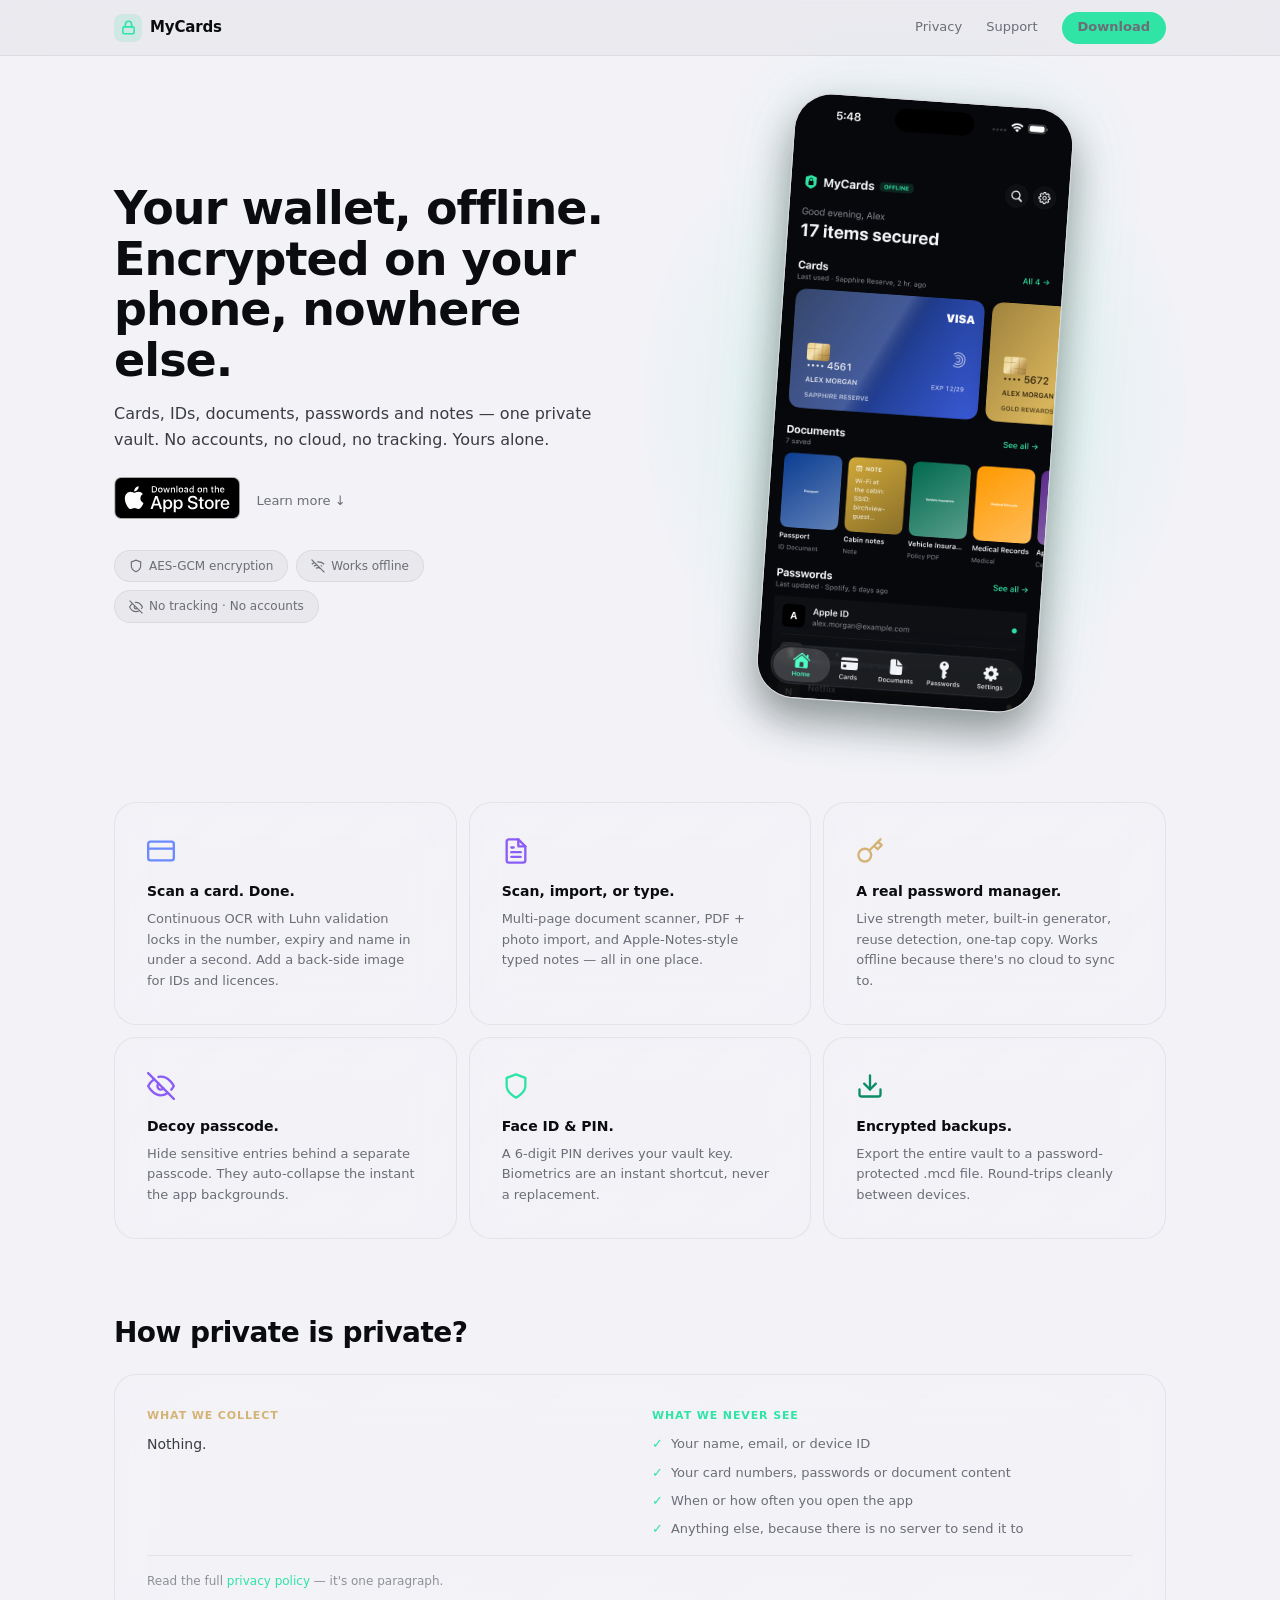
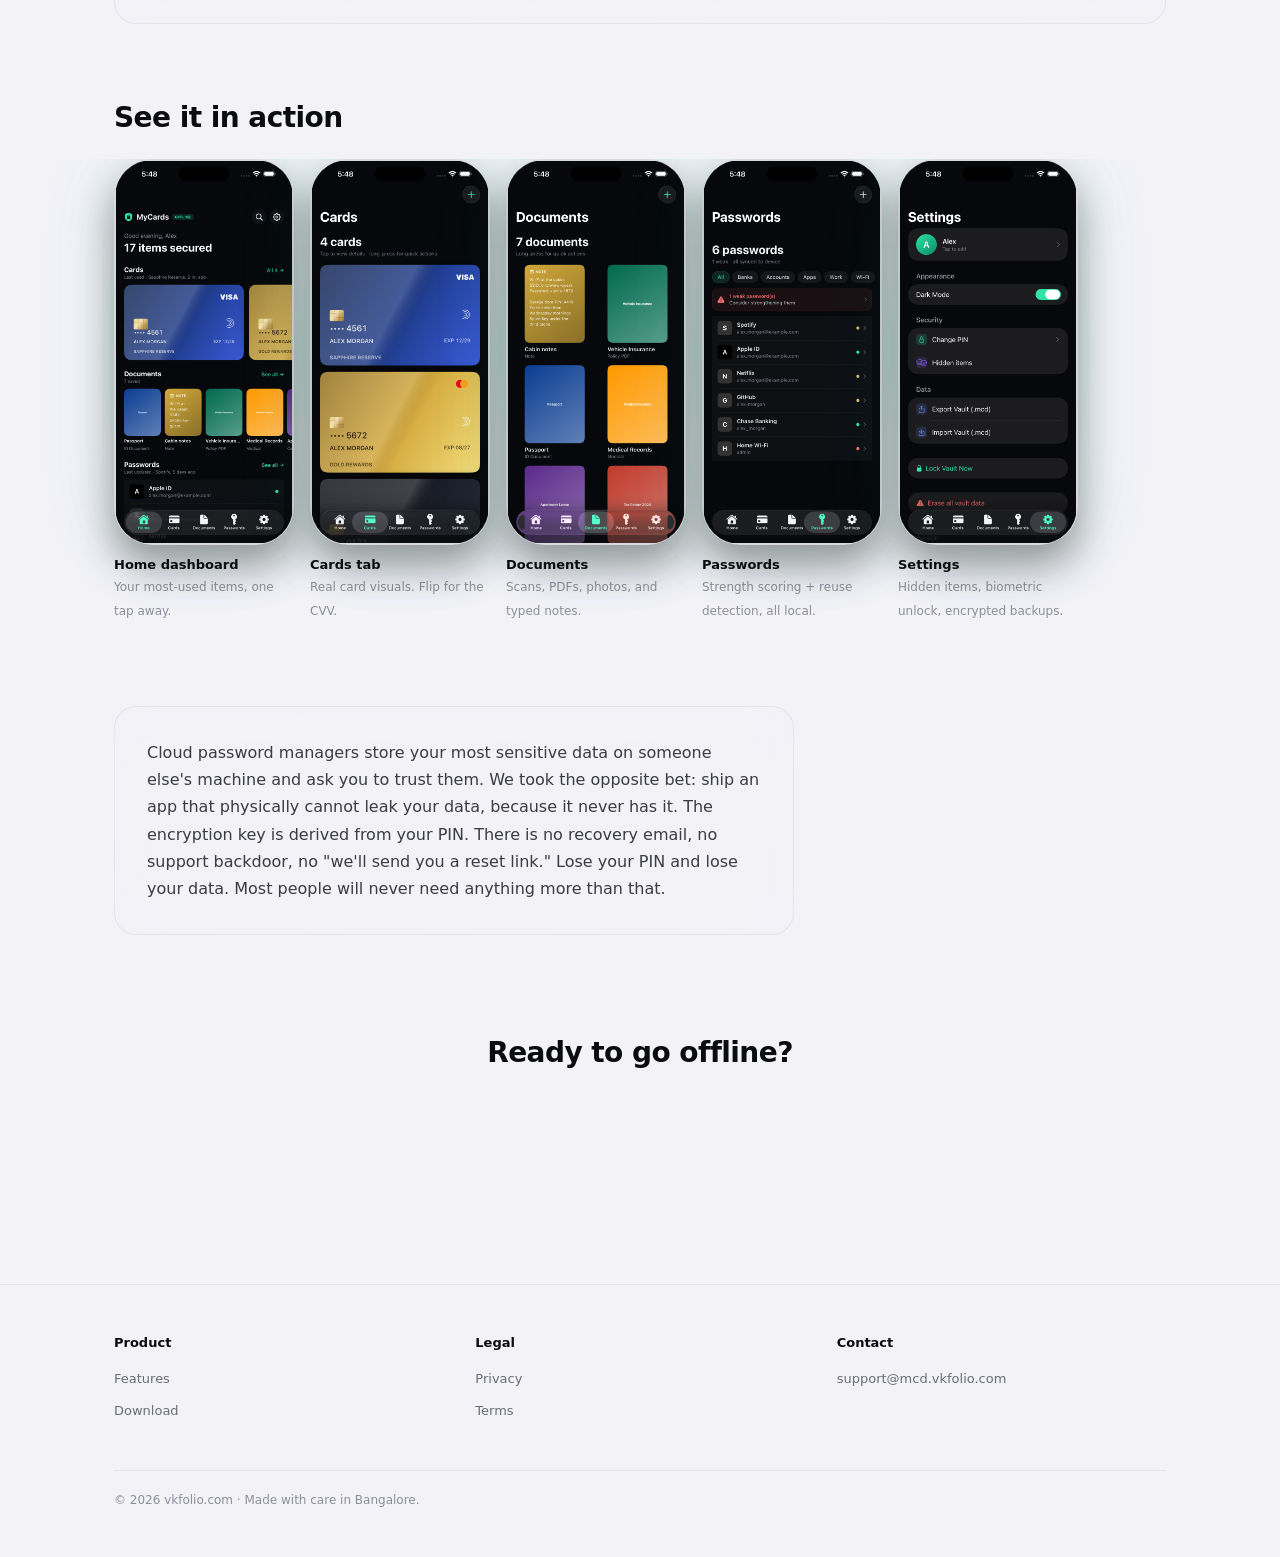
==== index.html @ 216500b8 "init" ====
<!DOCTYPE html>
<html lang="en">
<head>
  <meta charset="UTF-8">
  <meta name="viewport" content="width=device-width, initial-scale=1.0">
  <title>MyCardsandDocs — Your wallet, offline.</title>
  <meta name="description" content="Cards, IDs, documents, passwords and notes — one private vault. No accounts, no cloud, no tracking. Encrypted on your phone, nowhere else.">
  <link rel="icon" href="img/apple-touch-icon.png">
  <link rel="apple-touch-icon" href="img/apple-touch-icon.png">
  <link rel="stylesheet" href="style.css">
</head>
<body>

  <!-- Navbar -->
  <nav class="navbar scrolled">
    <div class="container">
      <a href="/" class="nav-logo">
        <span class="icon"><svg viewBox="0 0 24 24" fill="none" stroke="currentColor" stroke-width="2.5" stroke-linecap="round" stroke-linejoin="round"><rect x="3" y="11" width="18" height="11" rx="2" ry="2"></rect><path d="M7 11V7a5 5 0 0 1 10 0v4"></path></svg></span>
        MyCards
      </a>
      <div class="nav-links">
        <a href="/privacy">Privacy</a>
        <a href="/support">Support</a>
        <a href="https://apps.apple.com/us/app/mycardsanddocs/id6746961420" target="_blank" rel="noopener noreferrer" class="nav-cta">Download</a>
      </div>
      <button class="hamburger" onclick="document.querySelector('.nav-overlay').classList.toggle('open')" aria-label="Menu">
        <svg viewBox="0 0 24 24" fill="none" stroke="currentColor" stroke-width="2"><path d="M3 12h18M3 6h18M3 18h18"></path></svg>
      </button>
    </div>
  </nav>

  <!-- Mobile Nav Overlay -->
  <div class="nav-overlay">
    <button class="close" onclick="document.querySelector('.nav-overlay').classList.remove('open')" aria-label="Close">
      <svg viewBox="0 0 24 24" fill="none" stroke="currentColor" stroke-width="2"><path d="M18 6L6 18M6 6l12 12"></path></svg>
    </button>
    <a href="/" onclick="document.querySelector('.nav-overlay').classList.remove('open')">Home</a>
    <a href="/privacy" onclick="document.querySelector('.nav-overlay').classList.remove('open')">Privacy</a>
    <a href="/support" onclick="document.querySelector('.nav-overlay').classList.remove('open')">Support</a>
    <a href="/terms" onclick="document.querySelector('.nav-overlay').classList.remove('open')">Terms</a>
    <a href="https://apps.apple.com/us/app/mycardsanddocs/id6746961420" target="_blank" rel="noopener noreferrer" class="nav-cta">Download on the App Store</a>
  </div>

  <!-- Hero -->
  <section class="hero">
    <div class="container hero-grid">
      <div class="hero-text">
        <h1 class="reveal">Your wallet, offline. Encrypted on your phone, nowhere else.</h1>
        <p class="reveal">Cards, IDs, documents, passwords and notes — one private vault. No accounts, no cloud, no tracking. Yours alone.</p>
        <div class="hero-actions reveal">
          <!-- App Store Badge -->
          <a href="https://apps.apple.com/us/app/mycardsanddocs/id6746961420" target="_blank" rel="noopener noreferrer">
            <svg xmlns="http://www.w3.org/2000/svg" width="156.5" height="52" viewBox="0 0 119.66407 40" style="height:42px;width:auto">
              <g>
                <g>
                  <g>
                    <path d="M110.13477,0H9.53468c-.3667,0-.729,0-1.09473.002-.30615.002-.60986.00781-.91895.0127A13.21476,13.21476,0,0,0,5.5171.19141a6.66509,6.66509,0,0,0-1.90088.627A6.43779,6.43779,0,0,0,1.99757,1.99707,6.25844,6.25844,0,0,0,.81935,3.61816a6.60119,6.60119,0,0,0-.625,1.90332,12.993,12.993,0,0,0-.1792,2.002C.00587,7.83008.00489,8.1377,0,8.44434V31.5586c.00489.3105.00587.6113.01515.9219a12.99232,12.99232,0,0,0,.1792,2.0019,6.58756,6.58756,0,0,0,.625,1.9043A6.20778,6.20778,0,0,0,1.99757,38.001a6.27445,6.27445,0,0,0,1.61865,1.1787,6.70082,6.70082,0,0,0,1.90088.6308,13.45514,13.45514,0,0,0,2.0039.1768c.30909.0068.6128.0107.91895.0107C8.80567,40,9.168,40,9.53468,40H110.13477c.3594,0,.7246,0,1.084-.002.3047,0,.6172-.0039.9219-.0107a13.279,13.279,0,0,0,2-.1768,6.80432,6.80432,0,0,0,1.9082-.6308,6.27742,6.27742,0,0,0,1.6172-1.1787,6.39482,6.39482,0,0,0,1.1816-1.6143,6.60413,6.60413,0,0,0,.6191-1.9043,13.50643,13.50643,0,0,0,.1856-2.0019c.0039-.3106.0039-.6114.0039-.9219.0078-.3633.0078-.7246.0078-1.0938V9.53613c0-.36621,0-.72949-.0078-1.09179,0-.30664,0-.61426-.0039-.9209a13.5071,13.5071,0,0,0-.1856-2.002,6.6177,6.6177,0,0,0-.6191-1.90332,6.46619,6.46619,0,0,0-2.7988-2.7998,6.76754,6.76754,0,0,0-1.9082-.627,13.04394,13.04394,0,0,0-2-.17676c-.3047-.00488-.6172-.01074-.9219-.01269-.3594-.002-.7246-.002-1.084-.002Z" style="fill: #a6a6a6"/>
                    <path d="M8.44483,39.125c-.30468,0-.602-.0039-.90429-.0107a12.68714,12.68714,0,0,1-1.86914-.1631,5.88381,5.88381,0,0,1-1.65674-.5479,5.40573,5.40573,0,0,1-1.397-1.0166,5.32082,5.32082,0,0,1-1.02051-1.3965,5.72186,5.72186,0,0,1-.543-1.6572,12.41351,12.41351,0,0,1-.1665-1.875c-.00634-.2109-.01464-.9131-.01464-.9131V8.44434S.88185,7.75293.8877,7.5498a12.37039,12.37039,0,0,1,.16553-1.87207,5.7555,5.7555,0,0,1,.54346-1.6621A5.37349,5.37349,0,0,1,2.61183,2.61768,5.56543,5.56543,0,0,1,4.01417,1.59521a5.82309,5.82309,0,0,1,1.65332-.54394A12.58589,12.58589,0,0,1,7.543.88721L8.44532.875H111.21387l.9131.0127a12.38493,12.38493,0,0,1,1.8584.16259,5.93833,5.93833,0,0,1,1.6709.54785,5.59374,5.59374,0,0,1,2.415,2.41993,5.76267,5.76267,0,0,1,.5352,1.64892,12.995,12.995,0,0,1,.1738,1.88721c.0029.2832.0029.5874.0029.89014.0079.375.0079.73193.0079,1.09179V30.4648c0,.3633,0,.7178-.0079,1.0752,0,.3252,0,.6231-.0039.9297a12.73126,12.73126,0,0,1-.1709,1.8535,5.739,5.739,0,0,1-.54,1.67,5.48029,5.48029,0,0,1-1.0156,1.3857,5.4129,5.4129,0,0,1-1.3994,1.0225,5.86168,5.86168,0,0,1-1.668.5498,12.54218,12.54218,0,0,1-1.8692.1631c-.2929.0068-.5996.0107-.8974.0107l-1.084.002Z"/>
                  </g>
                  <g>
                    <g>
                      <g>
                        <path d="M24.76888,20.30068a4.94881,4.94881,0,0,1,2.35656-4.15206,5.06566,5.06566,0,0,0-3.99116-2.15768c-1.67924-.17626-3.30719,1.00483-4.1629,1.00483-.87227,0-2.18977-.98733-3.6085-.95814a5.31529,5.31529,0,0,0-4.47292,2.72787c-1.934,3.34842-.49141,8.26947,1.3612,10.97608.9269,1.32535,2.01018,2.8058,3.42763,2.7533,1.38706-.05753,1.9051-.88448,3.5794-.88448,1.65876,0,2.14479.88448,3.591.8511,1.48838-.02416,2.42613-1.33124,3.32051-2.66914a10.962,10.962,0,0,0,1.51842-3.09251A4.78205,4.78205,0,0,1,24.76888,20.30068Z" style="fill: #fff"/>
                        <path d="M22.03725,12.21089a4.87248,4.87248,0,0,0,1.11452-3.49062,4.95746,4.95746,0,0,0-3.20758,1.65961,4.63634,4.63634,0,0,0-1.14371,3.36139A4.09905,4.09905,0,0,0,22.03725,12.21089Z" style="fill: #fff"/>
                      </g>
                    </g>
                    <g>
                      <path d="M42.30227,27.13965h-4.7334l-1.13672,3.35645H34.42727l4.4834-12.418h2.083l4.4834,12.418H43.438ZM38.0591,25.59082h3.752l-1.84961-5.44727h-.05176Z" style="fill: #fff"/>
                      <path d="M55.15969,25.96973c0,2.81348-1.50586,4.62109-3.77832,4.62109a3.0693,3.0693,0,0,1-2.84863-1.584h-.043v4.48438h-1.8584V21.44238H48.4302v1.50586h.03418a3.21162,3.21162,0,0,1,2.88281-1.60059C53.645,21.34766,55.15969,23.16406,55.15969,25.96973Zm-1.91016,0c0-1.833-.94727-3.03809-2.39258-3.03809-1.41992,0-2.375,1.23047-2.375,3.03809,0,1.82422.95508,3.0459,2.375,3.0459C52.30227,29.01563,53.24953,27.81934,53.24953,25.96973Z" style="fill: #fff"/>
                      <path d="M65.12453,25.96973c0,2.81348-1.50586,4.62109-3.77832,4.62109a3.0693,3.0693,0,0,1-2.84863-1.584h-.043v4.48438h-1.8584V21.44238H58.395v1.50586h.03418A3.21162,3.21162,0,0,1,61.312,21.34766C63.60988,21.34766,65.12453,23.16406,65.12453,25.96973Zm-1.91016,0c0-1.833-.94727-3.03809-2.39258-3.03809-1.41992,0-2.375,1.23047-2.375,3.03809,0,1.82422.95508,3.0459,2.375,3.0459C62.26711,29.01563,63.21438,27.81934,63.21438,25.96973Z" style="fill: #fff"/>
                      <path d="M71.71047,27.03613c.1377,1.23145,1.334,2.04,2.96875,2.04,1.56641,0,2.69336-.80859,2.69336-1.91895,0-.96387-.67969-1.541-2.28906-1.93652l-1.60937-.3877c-2.28027-.55078-3.33887-1.61719-3.33887-3.34766,0-2.14258,1.86719-3.61426,4.51855-3.61426,2.624,0,4.42285,1.47168,4.4834,3.61426h-1.876c-.1123-1.23926-1.13672-1.9873-2.63379-1.9873s-2.52148.75684-2.52148,1.8584c0,.87793.6543,1.39453,2.25488,1.79l1.36816.33594c2.54785.60254,3.60645,1.626,3.60645,3.44238,0,2.32324-1.85059,3.77832-4.79395,3.77832-2.75391,0-4.61328-1.4209-4.7334-3.667Z" style="fill: #fff"/>
                      <path d="M83.34621,19.2998v2.14258h1.72168v1.47168H83.34621v4.99121c0,.77539.34473,1.13672,1.10156,1.13672a5.80752,5.80752,0,0,0,.61133-.043v1.46289a5.10351,5.10351,0,0,1-1.03223.08594c-1.833,0-2.54785-.68848-2.54785-2.44434V22.91406H80.16262V21.44238H81.479V19.2998Z" style="fill: #fff"/>
                      <path d="M86.065,25.96973c0-2.84863,1.67773-4.63867,4.29395-4.63867,2.625,0,4.29492,1.79,4.29492,4.63867,0,2.85645-1.66113,4.63867-4.29492,4.63867C87.72609,30.6084,86.065,28.82617,86.065,25.96973Zm6.69531,0c0-1.9541-.89551-3.10742-2.40137-3.10742s-2.40039,1.16211-2.40039,3.10742c0,1.96191.89453,3.10645,2.40039,3.10645S92.76027,27.93164,92.76027,25.96973Z" style="fill: #fff"/>
                      <path d="M96.18606,21.44238h1.77246v1.541h.043a2.1594,2.1594,0,0,1,2.17773-1.63574,2.86616,2.86616,0,0,1,.63672.06934v1.73828a2.59794,2.59794,0,0,0-.835-.1123,1.87264,1.87264,0,0,0-1.93652,2.083v5.37012h-1.8584Z" style="fill: #fff"/>
                      <path d="M109.3843,27.83691c-.25,1.64355-1.85059,2.77148-3.89844,2.77148-2.63379,0-4.26855-1.76465-4.26855-4.5957,0-2.83984,1.64355-4.68164,4.19043-4.68164,2.50488,0,4.08008,1.7207,4.08008,4.46582v.63672h-6.39453v.1123a2.358,2.358,0,0,0,2.43555,2.56445,2.04834,2.04834,0,0,0,2.09082-1.27344Zm-6.28223-2.70215h4.52637a2.1773,2.1773,0,0,0-2.2207-2.29785A2.292,2.292,0,0,0,103.10207,25.13477Z" style="fill: #fff"/>
                    </g>
                  </g>
                </g>
                <g>
                  <g>
                    <path d="M37.82619,8.731a2.63964,2.63964,0,0,1,2.80762,2.96484c0,1.90625-1.03027,3.002-2.80762,3.002H35.67092V8.731Zm-1.22852,5.123h1.125a1.87588,1.87588,0,0,0,1.96777-2.146,1.881,1.881,0,0,0-1.96777-2.13379h-1.125Z" style="fill: #fff"/>
                    <path d="M41.68068,12.44434a2.13323,2.13323,0,1,1,4.24707,0,2.13358,2.13358,0,1,1-4.24707,0Zm3.333,0c0-.97607-.43848-1.54687-1.208-1.54687-.77246,0-1.207.5708-1.207,1.54688,0,.98389.43457,1.55029,1.207,1.55029C44.57522,13.99463,45.01369,13.42432,45.01369,12.44434Z" style="fill: #fff"/>
                    <path d="M51.57326,14.69775h-.92187l-.93066-3.31641h-.07031l-.92676,3.31641h-.91309l-1.24121-4.50293h.90137l.80664,3.436h.06641l.92578-3.436h.85254l.92578,3.436h.07031l.80273-3.436h.88867Z" style="fill: #fff"/>
                    <path d="M53.85354,10.19482H54.709v.71533h.06641a1.348,1.348,0,0,1,1.34375-.80225,1.46456,1.46456,0,0,1,1.55859,1.6748v2.915h-.88867V12.00586c0-.72363-.31445-1.0835-.97168-1.0835a1.03294,1.03294,0,0,0-1.0752,1.14111v2.63428h-.88867Z" style="fill: #fff"/>
                    <path d="M59.09377,8.437h.88867v6.26074h-.88867Z" style="fill: #fff"/>
                    <path d="M61.21779,12.44434a2.13346,2.13346,0,1,1,4.24756,0,2.1338,2.1338,0,1,1-4.24756,0Zm3.333,0c0-.97607-.43848-1.54687-1.208-1.54687-.77246,0-1.207.5708-1.207,1.54688,0,.98389.43457,1.55029,1.207,1.55029C64.11232,13.99463,64.5508,13.42432,64.5508,12.44434Z" style="fill: #fff"/>
                    <path d="M66.4009,13.42432c0-.81055.60352-1.27783,1.6748-1.34424l1.21973-.07031v-.38867c0-.47559-.31445-.74414-.92187-.74414-.49609,0-.83984.18213-.93848.50049h-.86035c.09082-.77344.81836-1.26953,1.83984-1.26953,1.12891,0,1.76563.562,1.76563,1.51318v3.07666h-.85547v-.63281h-.07031a1.515,1.515,0,0,1-1.35254.707A1.36026,1.36026,0,0,1,66.4009,13.42432Zm2.89453-.38477v-.37646l-1.09961.07031c-.62012.0415-.90137.25244-.90137.64941,0,.40527.35156.64111.835.64111A1.0615,1.0615,0,0,0,69.29543,13.03955Z" style="fill: #fff"/>
                    <path d="M71.34816,12.44434c0-1.42285.73145-2.32422,1.86914-2.32422a1.484,1.484,0,0,1,1.38086.79h.06641V8.437h.88867v6.26074h-.85156v-.71143h-.07031a1.56284,1.56284,0,0,1-1.41406.78564C72.0718,14.772,71.34816,13.87061,71.34816,12.44434Zm.918,0c0,.95508.4502,1.52979,1.20313,1.52979.749,0,1.21191-.583,1.21191-1.52588,0-.93848-.46777-1.52979-1.21191-1.52979C72.72121,10.91846,72.26613,11.49707,72.26613,12.44434Z" style="fill: #fff"/>
                    <path d="M79.23,12.44434a2.13323,2.13323,0,1,1,4.24707,0,2.13358,2.13358,0,1,1-4.24707,0Zm3.333,0c0-.97607-.43848-1.54687-1.208-1.54687-.77246,0-1.207.5708-1.207,1.54688,0,.98389.43457,1.55029,1.207,1.55029C82.12453,13.99463,82.563,13.42432,82.563,12.44434Z" style="fill: #fff"/>
                    <path d="M84.66945,10.19482h.85547v.71533h.06641a1.348,1.348,0,0,1,1.34375-.80225,1.46456,1.46456,0,0,1,1.55859,1.6748v2.915H87.605V12.00586c0-.72363-.31445-1.0835-.97168-1.0835a1.03294,1.03294,0,0,0-1.0752,1.14111v2.63428h-.88867Z" style="fill: #fff"/>
                    <path d="M93.51516,9.07373v1.1416h.97559v.74854h-.97559V13.2793c0,.47168.19434.67822.63672.67822a2.96657,2.96657,0,0,0,.33887-.02051v.74023a2.9155,2.9155,0,0,1-.4834.04541c-.98828,0-1.38184-.34766-1.38184-1.21582v-2.543h-.71484v-.74854h.71484V9.07373Z" style="fill: #fff"/>
                    <path d="M95.70461,8.437h.88086v2.48145h.07031a1.3856,1.3856,0,0,1,1.373-.80664,1.48339,1.48339,0,0,1,1.55078,1.67871v2.90723H98.69v-2.688c0-.71924-.335-1.0835-.96289-1.0835a1.05194,1.05194,0,0,0-1.13379,1.1416v2.62988h-.88867Z" style="fill: #fff"/>
                    <path d="M104.76125,13.48193a1.828,1.828,0,0,1-1.95117,1.30273A2.04531,2.04531,0,0,1,100.73,12.46045a2.07685,2.07685,0,0,1,2.07617-2.35254c1.25293,0,2.00879.856,2.00879,2.27V12.688h-3.17969v.0498a1.1902,1.1902,0,0,0,1.19922,1.29,1.07934,1.07934,0,0,0,1.07129-.5459Zm-3.126-1.45117h2.27441a1.08647,1.08647,0,0,0-1.1084-1.1665A1.15162,1.15162,0,0,0,101.63527,12.03076Z" style="fill: #fff"/>
                  </g>
                </g>
              </g>
            </svg>
          </a>
          <a href="#features" class="learn-more">Learn more ↓</a>
        </div>
        <div class="hero-trust reveal">
          <span class="chip"><svg viewBox="0 0 24 24" fill="none" stroke="currentColor" stroke-width="2"><path d="M12 22s8-4 8-10V5l-8-3-8 3v7c0 6 8 10 8 10z"></path></svg> AES-GCM encryption</span>
          <span class="chip"><svg viewBox="0 0 24 24" fill="none" stroke="currentColor" stroke-width="2"><path d="M1 1l22 22M16.72 11.06A10.94 10.94 0 0 1 19 12.55M5 12.55a10.94 10.94 0 0 1 5.17-2.39M10.71 5.05A16 16 0 0 1 22.58 9M1.42 9a15.91 15.91 0 0 1 4.7-2.88M8.53 16.11a6 6 0 0 1 6.95 0M12 20h.01"></path></svg> Works offline</span>
          <span class="chip"><svg viewBox="0 0 24 24" fill="none" stroke="currentColor" stroke-width="2"><path d="M17.94 17.94A10.07 10.07 0 0 1 12 20c-7 0-11-8-11-8a18.45 18.45 0 0 1 5.06-5.94M9.9 4.24A9.12 9.12 0 0 1 12 4c7 0 11 8 11 8a18.5 18.5 0 0 1-2.16 3.19m-6.72-1.07a3 3 0 1 1-4.24-4.24M1 1l22 22"></path></svg> No tracking · No accounts</span>
        </div>
      </div>
      <div class="hero-visual reveal">
        <div class="glow"></div>
        <div class="device-frame">
          <img src="img/01-home.png" alt="MyCardsandDocs home dashboard" width="750" height="1624">
        </div>
      </div>
    </div>
  </section>

  <!-- Feature Grid -->
  <section id="features" class="features">
    <div class="container feature-grid">
      <div class="panel reveal">
        <div class="icon" style="color:var(--steel)"><svg viewBox="0 0 24 24" fill="none" stroke="currentColor" stroke-width="2" stroke-linecap="round" stroke-linejoin="round"><rect x="1" y="4" width="22" height="16" rx="2" ry="2"></rect><line x1="1" y1="10" x2="23" y2="10"></line></svg></div>
        <h3>Scan a card. Done.</h3>
        <p>Continuous OCR with Luhn validation locks in the number, expiry and name in under a second. Add a back-side image for IDs and licences.</p>
      </div>
      <div class="panel reveal">
        <div class="icon" style="color:var(--plum)"><svg viewBox="0 0 24 24" fill="none" stroke="currentColor" stroke-width="2" stroke-linecap="round" stroke-linejoin="round"><path d="M14 2H6a2 2 0 0 0-2 2v16a2 2 0 0 0 2 2h12a2 2 0 0 0 2-2V8z"></path><polyline points="14 2 14 8 20 8"></polyline><line x1="16" y1="13" x2="8" y2="13"></line><line x1="16" y1="17" x2="8" y2="17"></line><polyline points="10 9 9 9 8 9"></polyline></svg></div>
        <h3>Scan, import, or type.</h3>
        <p>Multi-page document scanner, PDF + photo import, and Apple-Notes-style typed notes — all in one place.</p>
      </div>
      <div class="panel reveal">
        <div class="icon" style="color:var(--gold)"><svg viewBox="0 0 24 24" fill="none" stroke="currentColor" stroke-width="2" stroke-linecap="round" stroke-linejoin="round"><path d="M21 2l-2 2m-7.61 7.61a5.5 5.5 0 1 1-7.778 7.778 5.5 5.5 0 0 1 7.777-7.777zm0 0L15.5 7.5m0 0l3 3L22 7l-3-3m-3.5 3.5L19 4"></path></svg></div>
        <h3>A real password manager.</h3>
        <p>Live strength meter, built-in generator, reuse detection, one-tap copy. Works offline because there's no cloud to sync to.</p>
      </div>
      <div class="panel reveal">
        <div class="icon" style="color:var(--plum)"><svg viewBox="0 0 24 24" fill="none" stroke="currentColor" stroke-width="2" stroke-linecap="round" stroke-linejoin="round"><path d="M17.94 17.94A10.07 10.07 0 0 1 12 20c-7 0-11-8-11-8a18.45 18.45 0 0 1 5.06-5.94M9.9 4.24A9.12 9.12 0 0 1 12 4c7 0 11 8 11 8a18.5 18.5 0 0 1-2.16 3.19m-6.72-1.07a3 3 0 1 1-4.24-4.24"></path><line x1="1" y1="1" x2="23" y2="23"></line></svg></div>
        <h3>Decoy passcode.</h3>
        <p>Hide sensitive entries behind a separate passcode. They auto-collapse the instant the app backgrounds.</p>
      </div>
      <div class="panel reveal">
        <div class="icon" style="color:var(--accent)"><svg viewBox="0 0 24 24" fill="none" stroke="currentColor" stroke-width="2" stroke-linecap="round" stroke-linejoin="round"><path d="M12 22s8-4 8-10V5l-8-3-8 3v7c0 6 8 10 8 10z"></path></svg></div>
        <h3>Face ID & PIN.</h3>
        <p>A 6-digit PIN derives your vault key. Biometrics are an instant shortcut, never a replacement.</p>
      </div>
      <div class="panel reveal">
        <div class="icon" style="color:var(--accent-deep)"><svg viewBox="0 0 24 24" fill="none" stroke="currentColor" stroke-width="2" stroke-linecap="round" stroke-linejoin="round"><path d="M21 15v4a2 2 0 0 1-2 2H5a2 2 0 0 1-2-2v-4"></path><polyline points="7 10 12 15 17 10"></polyline><line x1="12" y1="15" x2="12" y2="3"></line></svg></div>
        <h3>Encrypted backups.</h3>
        <p>Export the entire vault to a password-protected .mcd file. Round-trips cleanly between devices.</p>
      </div>
    </div>
  </section>

  <!-- How Private -->
  <section class="private">
    <div class="container">
      <h2 class="reveal">How private is private?</h2>
      <div class="panel reveal">
        <div class="private-grid">
          <div>
            <h4 class="gold">What we collect</h4>
            <p style="font-size:14px;color:var(--ink-1)">Nothing.</p>
          </div>
          <div>
            <h4 class="emerald">What we never see</h4>
            <ul>
              <li><span class="check">✓</span> Your name, email, or device ID</li>
              <li><span class="check">✓</span> Your card numbers, passwords or document content</li>
              <li><span class="check">✓</span> When or how often you open the app</li>
              <li><span class="check">✓</span> Anything else, because there is no server to send it to</li>
            </ul>
          </div>
        </div>
        <p class="caption">Read the full <a href="/privacy">privacy policy</a> — it's one paragraph.</p>
      </div>
    </div>
  </section>

  <!-- Screenshot Carousel -->
  <section class="carousel">
    <div class="container" style="margin-bottom:20px">
      <h2 class="reveal">See it in action</h2>
    </div>
    <div class="carousel-track reveal" style="padding-left:max(24px,calc((100vw - 1100px)/2 + 24px));padding-right:24px">
      <div class="carousel-item">
        <div class="glow-wrap"><div class="device-frame"><img src="img/01-home.png" alt="Home dashboard"></div></div>
        <div class="cap"><strong>Home dashboard</strong><span>Your most-used items, one tap away.</span></div>
      </div>
      <div class="carousel-item">
        <div class="glow-wrap"><div class="device-frame"><img src="img/02-cards.png" alt="Cards tab"></div></div>
        <div class="cap"><strong>Cards tab</strong><span>Real card visuals. Flip for the CVV.</span></div>
      </div>
      <div class="carousel-item">
        <div class="glow-wrap"><div class="device-frame"><img src="img/03-documents.png" alt="Documents"></div></div>
        <div class="cap"><strong>Documents</strong><span>Scans, PDFs, photos, and typed notes.</span></div>
      </div>
      <div class="carousel-item">
        <div class="glow-wrap"><div class="device-frame"><img src="img/04-passwords.png" alt="Passwords"></div></div>
        <div class="cap"><strong>Passwords</strong><span>Strength scoring + reuse detection, all local.</span></div>
      </div>
      <div class="carousel-item">
        <div class="glow-wrap"><div class="device-frame"><img src="img/05-settings.png" alt="Settings"></div></div>
        <div class="cap"><strong>Settings</strong><span>Hidden items, biometric unlock, encrypted backups.</span></div>
      </div>
    </div>
  </section>

  <!-- Why This App Exists -->
  <section class="closer">
    <div class="container">
      <div class="panel reveal">
        <p>Cloud password managers store your most sensitive data on someone else's machine and ask you to trust them. We took the opposite bet: ship an app that physically cannot leak your data, because it never has it. The encryption key is derived from your PIN. There is no recovery email, no support backdoor, no "we'll send you a reset link." Lose your PIN and lose your data. Most people will never need anything more than that.</p>
      </div>
    </div>
  </section>

  <!-- CTA -->
  <section class="cta-section">
    <div class="container">
      <h2 class="reveal">Ready to go offline?</h2>
      <p class="reveal">Download MyCardsandDocs and take control of your digital life.</p>
      <div class="badge-wrap reveal">
        <a href="https://apps.apple.com/us/app/mycardsanddocs/id6746961420" target="_blank" rel="noopener noreferrer">
          <svg xmlns="http://www.w3.org/2000/svg" width="156.5" height="52" viewBox="0 0 119.66407 40" style="height:48px;width:auto">
            <g>
              <g>
                <g>
                  <path d="M110.13477,0H9.53468c-.3667,0-.729,0-1.09473.002-.30615.002-.60986.00781-.91895.0127A13.21476,13.21476,0,0,0,5.5171.19141a6.66509,6.66509,0,0,0-1.90088.627A6.43779,6.43779,0,0,0,1.99757,1.99707,6.25844,6.25844,0,0,0,.81935,3.61816a6.60119,6.60119,0,0,0-.625,1.90332,12.993,12.993,0,0,0-.1792,2.002C.00587,7.83008.00489,8.1377,0,8.44434V31.5586c.00489.3105.00587.6113.01515.9219a12.99232,12.99232,0,0,0,.1792,2.0019,6.58756,6.58756,0,0,0,.625,1.9043A6.20778,6.20778,0,0,0,1.99757,38.001a6.27445,6.27445,0,0,0,1.61865,1.1787,6.70082,6.70082,0,0,0,1.90088.6308,13.45514,13.45514,0,0,0,2.0039.1768c.30909.0068.6128.0107.91895.0107C8.80567,40,9.168,40,9.53468,40H110.13477c.3594,0,.7246,0,1.084-.002.3047,0,.6172-.0039.9219-.0107a13.279,13.279,0,0,0,2-.1768,6.80432,6.80432,0,0,0,1.9082-.6308,6.27742,6.27742,0,0,0,1.6172-1.1787,6.39482,6.39482,0,0,0,1.1816-1.6143,6.60413,6.60413,0,0,0,.6191-1.9043,13.50643,13.50643,0,0,0,.1856-2.0019c.0039-.3106.0039-.6114.0039-.9219.0078-.3633.0078-.7246.0078-1.0938V9.53613c0-.36621,0-.72949-.0078-1.09179,0-.30664,0-.61426-.0039-.9209a13.5071,13.5071,0,0,0-.1856-2.002,6.6177,6.6177,0,0,0-.6191-1.90332,6.46619,6.46619,0,0,0-2.7988-2.7998,6.76754,6.76754,0,0,0-1.9082-.627,13.04394,13.04394,0,0,0-2-.17676c-.3047-.00488-.6172-.01074-.9219-.01269-.3594-.002-.7246-.002-1.084-.002Z" style="fill: #a6a6a6"/>
                  <path d="M8.44483,39.125c-.30468,0-.602-.0039-.90429-.0107a12.68714,12.68714,0,0,1-1.86914-.1631,5.88381,5.88381,0,0,1-1.65674-.5479,5.40573,5.40573,0,0,1-1.397-1.0166,5.32082,5.32082,0,0,1-1.02051-1.3965,5.72186,5.72186,0,0,1-.543-1.6572,12.41351,12.41351,0,0,1-.1665-1.875c-.00634-.2109-.01464-.9131-.01464-.9131V8.44434S.88185,7.75293.8877,7.5498a12.37039,12.37039,0,0,1,.16553-1.87207,5.7555,5.7555,0,0,1,.54346-1.6621A5.37349,5.37349,0,0,1,2.61183,2.61768,5.56543,5.56543,0,0,1,4.01417,1.59521a5.82309,5.82309,0,0,1,1.65332-.54394A12.58589,12.58589,0,0,1,7.543.88721L8.44532.875H111.21387l.9131.0127a12.38493,12.38493,0,0,1,1.8584.16259,5.93833,5.93833,0,0,1,1.6709.54785,5.59374,5.59374,0,0,1,2.415,2.41993,5.76267,5.76267,0,0,1,.5352,1.64892,12.995,12.995,0,0,1,.1738,1.88721c.0029.2832.0029.5874.0029.89014.0079.375.0079.73193.0079,1.09179V30.4648c0,.3633,0,.7178-.0079,1.0752,0,.3252,0,.6231-.0039.9297a12.73126,12.73126,0,0,1-.1709,1.8535,5.739,5.739,0,0,1-.54,1.67,5.48029,5.48029,0,0,1-1.0156,1.3857,5.4129,5.4129,0,0,1-1.3994,1.0225,5.86168,5.86168,0,0,1-1.668.5498,12.54218,12.54218,0,0,1-1.8692.1631c-.2929.0068-.5996.0107-.8974.0107l-1.084.002Z"/>
                </g>
                <g>
                  <g>
                    <g>
                      <path d="M24.76888,20.30068a4.94881,4.94881,0,0,1,2.35656-4.15206,5.06566,5.06566,0,0,0-3.99116-2.15768c-1.67924-.17626-3.30719,1.00483-4.1629,1.00483-.87227,0-2.18977-.98733-3.6085-.95814a5.31529,5.31529,0,0,0-4.47292,2.72787c-1.934,3.34842-.49141,8.26947,1.3612,10.97608.9269,1.32535,2.01018,2.8058,3.42763,2.7533,1.38706-.05753,1.9051-.88448,3.5794-.88448,1.65876,0,2.14479.88448,3.591.8511,1.48838-.02416,2.42613-1.33124,3.32051-2.66914a10.962,10.962,0,0,0,1.51842-3.09251A4.78205,4.78205,0,0,1,24.76888,20.30068Z" style="fill: #fff"/>
                      <path d="M22.03725,12.21089a4.87248,4.87248,0,0,0,1.11452-3.49062,4.95746,4.95746,0,0,0-3.20758,1.65961,4.63634,4.63634,0,0,0-1.14371,3.36139A4.09905,4.09905,0,0,0,22.03725,12.21089Z" style="fill: #fff"/>
                    </g>
                  </g>
                  <g>
                    <path d="M42.30227,27.13965h-4.7334l-1.13672,3.35645H34.42727l4.4834-12.418h2.083l4.4834,12.418H43.438ZM38.0591,25.59082h3.752l-1.84961-5.44727h-.05176Z" style="fill: #fff"/>
                    <path d="M55.15969,25.96973c0,2.81348-1.50586,4.62109-3.77832,4.62109a3.0693,3.0693,0,0,1-2.84863-1.584h-.043v4.48438h-1.8584V21.44238H48.4302v1.50586h.03418a3.21162,3.21162,0,0,1,2.88281-1.60059C53.645,21.34766,55.15969,23.16406,55.15969,25.96973Zm-1.91016,0c0-1.833-.94727-3.03809-2.39258-3.03809-1.41992,0-2.375,1.23047-2.375,3.03809,0,1.82422.95508,3.0459,2.375,3.0459C52.30227,29.01563,53.24953,27.81934,53.24953,25.96973Z" style="fill: #fff"/>
                    <path d="M65.12453,25.96973c0,2.81348-1.50586,4.62109-3.77832,4.62109a3.0693,3.0693,0,0,1-2.84863-1.584h-.043v4.48438h-1.8584V21.44238H58.395v1.50586h.03418A3.21162,3.21162,0,0,1,61.312,21.34766C63.60988,21.34766,65.12453,23.16406,65.12453,25.96973Zm-1.91016,0c0-1.833-.94727-3.03809-2.39258-3.03809-1.41992,0-2.375,1.23047-2.375,3.03809,0,1.82422.95508,3.0459,2.375,3.0459C62.26711,29.01563,63.21438,27.81934,63.21438,25.96973Z" style="fill: #fff"/>
                    <path d="M71.71047,27.03613c.1377,1.23145,1.334,2.04,2.96875,2.04,1.56641,0,2.69336-.80859,2.69336-1.91895,0-.96387-.67969-1.541-2.28906-1.93652l-1.60937-.3877c-2.28027-.55078-3.33887-1.61719-3.33887-3.34766,0-2.14258,1.86719-3.61426,4.51855-3.61426,2.624,0,4.42285,1.47168,4.4834,3.61426h-1.876c-.1123-1.23926-1.13672-1.9873-2.63379-1.9873s-2.52148.75684-2.52148,1.8584c0,.87793.6543,1.39453,2.25488,1.79l1.36816.33594c2.54785.60254,3.60645,1.626,3.60645,3.44238,0,2.32324-1.85059,3.77832-4.79395,3.77832-2.75391,0-4.61328-1.4209-4.7334-3.667Z" style="fill: #fff"/>
                    <path d="M83.34621,19.2998v2.14258h1.72168v1.47168H83.34621v4.99121c0,.77539.34473,1.13672,1.10156,1.13672a5.80752,5.80752,0,0,0,.61133-.043v1.46289a5.10351,5.10351,0,0,1-1.03223.08594c-1.833,0-2.54785-.68848-2.54785-2.44434V22.91406H80.16262V21.44238H81.479V19.2998Z" style="fill: #fff"/>
                    <path d="M86.065,25.96973c0-2.84863,1.67773-4.63867,4.29395-4.63867,2.625,0,4.29492,1.79,4.29492,4.63867,0,2.85645-1.66113,4.63867-4.29492,4.63867C87.72609,30.6084,86.065,28.82617,86.065,25.96973Zm6.69531,0c0-1.9541-.89551-3.10742-2.40137-3.10742s-2.40039,1.16211-2.40039,3.10742c0,1.96191.89453,3.10645,2.40039,3.10645S92.76027,27.93164,92.76027,25.96973Z" style="fill: #fff"/>
                    <path d="M96.18606,21.44238h1.77246v1.541h.043a2.1594,2.1594,0,0,1,2.17773-1.63574,2.86616,2.86616,0,0,1,.63672.06934v1.73828a2.59794,2.59794,0,0,0-.835-.1123,1.87264,1.87264,0,0,0-1.93652,2.083v5.37012h-1.8584Z" style="fill: #fff"/>
                    <path d="M109.3843,27.83691c-.25,1.64355-1.85059,2.77148-3.89844,2.77148-2.63379,0-4.26855-1.76465-4.26855-4.5957,0-2.83984,1.64355-4.68164,4.19043-4.68164,2.50488,0,4.08008,1.7207,4.08008,4.46582v.63672h-6.39453v.1123a2.358,2.358,0,0,0,2.43555,2.56445,2.04834,2.04834,0,0,0,2.09082-1.27344Zm-6.28223-2.70215h4.52637a2.1773,2.1773,0,0,0-2.2207-2.29785A2.292,2.292,0,0,0,103.10207,25.13477Z" style="fill: #fff"/>
                  </g>
                </g>
              </g>
              <g>
                <g>
                  <path d="M37.82619,8.731a2.63964,2.63964,0,0,1,2.80762,2.96484c0,1.90625-1.03027,3.002-2.80762,3.002H35.67092V8.731Zm-1.22852,5.123h1.125a1.87588,1.87588,0,0,0,1.96777-2.146,1.881,1.881,0,0,0-1.96777-2.13379h-1.125Z" style="fill: #fff"/>
                  <path d="M41.68068,12.44434a2.13323,2.13323,0,1,1,4.24707,0,2.13358,2.13358,0,1,1-4.24707,0Zm3.333,0c0-.97607-.43848-1.54687-1.208-1.54687-.77246,0-1.207.5708-1.207,1.54688,0,.98389.43457,1.55029,1.207,1.55029C44.57522,13.99463,45.01369,13.42432,45.01369,12.44434Z" style="fill: #fff"/>
                  <path d="M51.57326,14.69775h-.92187l-.93066-3.31641h-.07031l-.92676,3.31641h-.91309l-1.24121-4.50293h.90137l.80664,3.436h.06641l.92578-3.436h.85254l.92578,3.436h.07031l.80273-3.436h.88867Z" style="fill: #fff"/>
                  <path d="M53.85354,10.19482H54.709v.71533h.06641a1.348,1.348,0,0,1,1.34375-.80225,1.46456,1.46456,0,0,1,1.55859,1.6748v2.915h-.88867V12.00586c0-.72363-.31445-1.0835-.97168-1.0835a1.03294,1.03294,0,0,0-1.0752,1.14111v2.63428h-.88867Z" style="fill: #fff"/>
                  <path d="M59.09377,8.437h.88867v6.26074h-.88867Z" style="fill: #fff"/>
                  <path d="M61.21779,12.44434a2.13346,2.13346,0,1,1,4.24756,0,2.1338,2.1338,0,1,1-4.24756,0Zm3.333,0c0-.97607-.43848-1.54687-1.208-1.54687-.77246,0-1.207.5708-1.207,1.54688,0,.98389.43457,1.55029,1.207,1.55029C64.11232,13.99463,64.5508,13.42432,64.5508,12.44434Z" style="fill: #fff"/>
                  <path d="M66.4009,13.42432c0-.81055.60352-1.27783,1.6748-1.34424l1.21973-.07031v-.38867c0-.47559-.31445-.74414-.92187-.74414-.49609,0-.83984.18213-.93848.50049h-.86035c.09082-.77344.81836-1.26953,1.83984-1.26953,1.12891,0,1.76563.562,1.76563,1.51318v3.07666h-.85547v-.63281h-.07031a1.515,1.515,0,0,1-1.35254.707A1.36026,1.36026,0,0,1,66.4009,13.42432Zm2.89453-.38477v-.37646l-1.09961.07031c-.62012.0415-.90137.25244-.90137.64941,0,.40527.35156.64111.835.64111A1.0615,1.0615,0,0,0,69.29543,13.03955Z" style="fill: #fff"/>
                  <path d="M71.34816,12.44434c0-1.42285.73145-2.32422,1.86914-2.32422a1.484,1.484,0,0,1,1.38086.79h.06641V8.437h.88867v6.26074h-.85156v-.71143h-.07031a1.56284,1.56284,0,0,1-1.41406.78564C72.0718,14.772,71.34816,13.87061,71.34816,12.44434Zm.918,0c0,.95508.4502,1.52979,1.20313,1.52979.749,0,1.21191-.583,1.21191-1.52588,0-.93848-.46777-1.52979-1.21191-1.52979C72.72121,10.91846,72.26613,11.49707,72.26613,12.44434Z" style="fill: #fff"/>
                  <path d="M79.23,12.44434a2.13323,2.13323,0,1,1,4.24707,0,2.13358,2.13358,0,1,1-4.24707,0Zm3.333,0c0-.97607-.43848-1.54687-1.208-1.54687-.77246,0-1.207.5708-1.207,1.54688,0,.98389.43457,1.55029,1.207,1.55029C82.12453,13.99463,82.563,13.42432,82.563,12.44434Z" style="fill: #fff"/>
                  <path d="M84.66945,10.19482h.85547v.71533h.06641a1.348,1.348,0,0,1,1.34375-.80225,1.46456,1.46456,0,0,1,1.55859,1.6748v2.915H87.605V12.00586c0-.72363-.31445-1.0835-.97168-1.0835a1.03294,1.03294,0,0,0-1.0752,1.14111v2.63428h-.88867Z" style="fill: #fff"/>
                  <path d="M93.51516,9.07373v1.1416h.97559v.74854h-.97559V13.2793c0,.47168.19434.67822.63672.67822a2.96657,2.96657,0,0,0,.33887-.02051v.74023a2.9155,2.9155,0,0,1-.4834.04541c-.98828,0-1.38184-.34766-1.38184-1.21582v-2.543h-.71484v-.74854h.71484V9.07373Z" style="fill: #fff"/>
                  <path d="M95.70461,8.437h.88086v2.48145h.07031a1.3856,1.3856,0,0,1,1.373-.80664,1.48339,1.48339,0,0,1,1.55078,1.67871v2.90723H98.69v-2.688c0-.71924-.335-1.0835-.96289-1.0835a1.05194,1.05194,0,0,0-1.13379,1.1416v2.62988h-.88867Z" style="fill: #fff"/>
                  <path d="M104.76125,13.48193a1.828,1.828,0,0,1-1.95117,1.30273A2.04531,2.04531,0,0,1,100.73,12.46045a2.07685,2.07685,0,0,1,2.07617-2.35254c1.25293,0,2.00879.856,2.00879,2.27V12.688h-3.17969v.0498a1.1902,1.1902,0,0,0,1.19922,1.29,1.07934,1.07934,0,0,0,1.07129-.5459Zm-3.126-1.45117h2.27441a1.08647,1.08647,0,0,0-1.1084-1.1665A1.15162,1.15162,0,0,0,101.63527,12.03076Z" style="fill: #fff"/>
                </g>
              </g>
            </g>
          </svg>
        </a>
      </div>
    </div>
  </section>

  <!-- Footer -->
  <footer class="site-footer">
    <div class="container">
      <div class="footer-grid">
        <div>
          <h4>Product</h4>
          <ul>
            <li><span>Features</span></li>
            <li><a href="https://apps.apple.com/us/app/mycardsanddocs/id6746961420" target="_blank" rel="noopener noreferrer">Download</a></li>
          </ul>
        </div>
        <div>
          <h4>Legal</h4>
          <ul>
            <li><a href="/privacy">Privacy</a></li>
            <li><a href="/terms">Terms</a></li>
           
          </ul>
        </div>
        <div>
          <h4>Contact</h4>
          <ul>
            <li><a href="mailto:support@mcd.vkfolio.com" class="emerald">support@mcd.vkfolio.com</a></li>
          </ul>
        </div>
      </div>
      <div class="footer-bottom">
        <p>&copy; 2026 vkfolio.com &middot; Made with care in Bangalore.</p>
      </div>
    </div>
  </footer>

  <!-- Scroll Reveal Script -->
  <script>
    const observer = new IntersectionObserver(function(entries) {
      entries.forEach(function(entry) {
        if (entry.isIntersecting) {
          entry.target.classList.add('visible');
          observer.unobserve(entry.target);
        }
      });
    }, { threshold: 0.1 });
    document.querySelectorAll('.reveal').forEach(function(el) { observer.observe(el); });
  </script>

</body>
</html>
---- style.css ----
/* ============================================
   MyCardsandDocs — Static Site Stylesheet
   ============================================ */

/* --- CSS Variables --- */
:root {
  --bg-0: #07080B;
  --bg-1: #0E1014;
  --bg-2: #16181F;
  --line: rgba(255,255,255,0.06);
  --line-strong: rgba(255,255,255,0.10);
  --ink-0: #F5F6F7;
  --ink-1: #C9CBD1;
  --ink-2: #8A8D96;
  --ink-3: #5B5E66;
  --accent: #2FE4A4;
  --accent-deep: #0B8C66;
  --accent-soft: rgba(47,228,164,0.14);
  --gold: #D4B374;
  --plum: #8B5CF6;
  --ruby: #F26D6D;
  --steel: #6B8AFF;
  --space-xs: 4px;
  --space-sm: 8px;
  --space-md: 12px;
  --space-lg: 16px;
  --space-xl: 20px;
  --space-xxl: 32px;
  --space-xxxl: 64px;
  --font: -apple-system, "SF Pro Display", "Inter", system-ui, sans-serif;
  --radius-pill: 9999px;
  --radius-card: 22px;
  --radius-sm: 12px;
}

@media (prefers-color-scheme: light) {
  :root {
    --bg-0: #F2F2F7;
    --bg-1: #FFFFFF;
    --bg-2: #E8E8ED;
    --ink-0: #0B0C0F;
    --ink-1: #3A3C42;
    --ink-2: #6B6E76;
    --ink-3: #8E9099;
    --line: rgba(0,0,0,0.06);
    --line-strong: rgba(0,0,0,0.10);
  }
}

/* --- Reset & Base --- */
*, *::before, *::after { box-sizing: border-box; margin: 0; }
html { -webkit-font-smoothing: antialiased; -moz-osx-font-smoothing: grayscale; scroll-behavior: smooth; }
body { font-family: var(--font); background: var(--bg-0); color: var(--ink-1); line-height: 1.55; font-size: 15px; }
a { color: inherit; text-decoration: none; }
img { max-width: 100%; height: auto; display: block; }
ul { list-style: none; padding: 0; }
::selection { background: var(--accent-soft); color: var(--accent); }
:focus-visible { outline: 2px solid var(--accent); outline-offset: 2px; }

/* --- Layout --- */
.container { width: 100%; max-width: 1100px; margin: 0 auto; padding: 0 24px; }
.container-narrow { max-width: 720px; }

/* --- Components: Panel --- */
.panel {
  background: linear-gradient(135deg, rgba(255,255,255,0.04), rgba(255,255,255,0.01));
  border: 1px solid var(--line);
  backdrop-filter: blur(20px); -webkit-backdrop-filter: blur(20px);
  border-radius: var(--radius-card); padding: var(--space-xxl);
}
.panel-gold {
  background: linear-gradient(135deg, rgba(212,179,116,0.08), rgba(212,179,116,0.02));
  border: 1px solid rgba(212,179,116,0.12); border-radius: var(--radius-card);
  padding: var(--space-xxl);
}
.panel-warn {
  background: linear-gradient(135deg, rgba(242,109,109,0.06), rgba(242,109,109,0.02));
  border: 1px solid rgba(242,109,109,0.12); border-radius: var(--radius-card);
  padding: var(--space-xxl);
}

/* --- Components: Trust chip --- */
.chip {
  display: inline-flex; align-items: center; gap: 6px;
  padding: 6px 14px; border-radius: var(--radius-pill);
  background: var(--bg-2); border: 1px solid var(--line);
  font-size: 12px; color: var(--ink-2); white-space: nowrap;
}
.chip svg { width: 14px; height: 14px; flex-shrink: 0; }

/* --- Components: Device frame --- */
.device-frame {
  border-radius: 38px; border: 1px solid var(--line-strong);
  overflow: hidden; position: relative;
  box-shadow: 0 0 80px rgba(47,228,164,0.10), 0 20px 40px rgba(0,0,0,0.4);
}

/* --- Navbar --- */
.navbar {
  position: fixed; top: 0; left: 0; right: 0; z-index: 70;
  height: 56px; display: flex; align-items: center;
  transition: background 0.3s, border-color 0.3s;
  border-bottom: 1px solid transparent;
}
.navbar.scrolled {
  background: color-mix(in srgb, var(--bg-2) 80%, transparent);
  backdrop-filter: blur(20px); -webkit-backdrop-filter: blur(20px);
  border-bottom-color: var(--line);
}
.navbar .container { display: flex; align-items: center; justify-content: space-between; }
.nav-logo { display: flex; align-items: center; gap: 8px; font-weight: 700; font-size: 15px; color: var(--ink-0); letter-spacing: -0.01em; }
.nav-logo .icon { width: 28px; height: 28px; border-radius: 8px; background: var(--accent-soft); display: flex; align-items: center; justify-content: center; }
.nav-logo .icon svg { width: 15px; height: 15px; color: var(--accent); }
.nav-links { display: flex; align-items: center; gap: 24px; }
.nav-links a { font-size: 13px; color: var(--ink-2); transition: color 0.2s; }
.nav-links a:hover { color: var(--ink-0); }
.nav-cta {
  display: inline-flex; align-items: center; height: 32px; padding: 0 16px;
  border-radius: var(--radius-pill); background: var(--accent); color: var(--bg-0);
  font-size: 12px; font-weight: 600; transition: filter 0.2s;
}
.nav-cta:hover { filter: brightness(1.1); }
.hamburger { display: none; background: none; border: none; color: var(--ink-1); cursor: pointer; padding: 4px; }
.hamburger svg { width: 22px; height: 22px; }

/* Mobile nav overlay */
.nav-overlay {
  display: none; position: fixed; inset: 0; z-index: 100;
  background: color-mix(in srgb, var(--bg-0) 95%, transparent);
  backdrop-filter: blur(20px); flex-direction: column;
  align-items: center; justify-content: center; gap: 32px;
}
.nav-overlay.open { display: flex; }
.nav-overlay a { font-size: 20px; color: var(--ink-0); font-weight: 500; }
.nav-overlay .nav-cta { height: 44px; padding: 0 28px; font-size: 14px; }
.nav-overlay .close { position: absolute; top: 16px; right: 20px; background: none; border: none; color: var(--ink-1); cursor: pointer; }
.nav-overlay .close svg { width: 24px; height: 24px; }

/* --- Hero --- */
.hero { padding-top: 100px; padding-bottom: 48px; }
.hero-grid { display: grid; grid-template-columns: 1fr 1fr; gap: 48px; align-items: center; }
.hero h1 { font-size: clamp(28px, 4vw, 46px); line-height: 1.1; letter-spacing: -0.02em; font-weight: 700; color: var(--ink-0); }
.hero p { margin-top: 16px; font-size: 16px; line-height: 1.6; max-width: 480px; }
.hero-actions { margin-top: 24px; display: flex; align-items: center; gap: 16px; flex-wrap: wrap; }
.hero-actions a.learn-more { font-size: 13px; color: var(--ink-2); transition: color 0.2s; }
.hero-actions a.learn-more:hover { color: var(--accent); }
.hero-trust { margin-top: 24px; display: flex; flex-wrap: wrap; gap: 8px; }
.hero-visual { display: flex; justify-content: center; position: relative; }
.hero-visual .glow {
  position: absolute; inset: -20px; border-radius: 50%;
  background: radial-gradient(circle, rgba(47,228,164,0.12) 0%, transparent 70%);
  pointer-events: none;
}
.hero-visual .device-frame { max-width: 280px; transform: rotate(4deg); }

/* --- Feature Grid --- */
.features { padding: 48px 0; }
.feature-grid { display: grid; grid-template-columns: repeat(3, 1fr); gap: 12px; }
.feature-grid .panel { transition: border-color 0.2s; }
.feature-grid .panel:hover { border-color: var(--line-strong); }
.feature-grid .icon { width: 32px; height: 32px; margin-bottom: 14px; display: flex; align-items: center; }
.feature-grid .icon svg { width: 28px; height: 28px; }
.feature-grid h3 { font-size: 14px; font-weight: 600; color: var(--ink-0); margin-bottom: 6px; }
.feature-grid p { font-size: 13px; color: var(--ink-2); line-height: 1.6; }

/* --- How Private --- */
.private { padding: 24px 0 48px; }
.private h2 { font-size: clamp(20px, 3vw, 28px); font-weight: 700; color: var(--ink-0); letter-spacing: -0.02em; margin-bottom: 20px; }
.private-grid { display: grid; grid-template-columns: 1fr 1fr; gap: 24px; }
.private-grid h4 { font-size: 11px; font-weight: 600; text-transform: uppercase; letter-spacing: 0.08em; margin-bottom: 10px; }
.private-grid h4.gold { color: var(--gold); }
.private-grid h4.emerald { color: var(--accent); }
.private-grid ul { display: flex; flex-direction: column; gap: 8px; }
.private-grid li { font-size: 13px; color: var(--ink-2); display: flex; gap: 8px; }
.private-grid li .check { color: var(--accent); flex-shrink: 0; }
.private .caption { margin-top: 16px; padding-top: 16px; border-top: 1px solid var(--line); font-size: 12px; color: var(--ink-3); }
.private .caption a { color: var(--accent); }
.private .caption a:hover { text-decoration: underline; }

/* --- Screenshot Carousel --- */
.carousel { padding: 24px 0 48px; }
.carousel h2 { font-size: clamp(20px, 3vw, 28px); font-weight: 700; color: var(--ink-0); letter-spacing: -0.02em; margin-bottom: 20px; }
.carousel-track {
  display: flex; gap: 16px; overflow-x: auto;
  scroll-snap-type: x mandatory; scroll-behavior: smooth;
  padding-bottom: 12px; scrollbar-width: none;
}
.carousel-track::-webkit-scrollbar { display: none; }
.carousel-item {
  flex-shrink: 0; width: 180px; scroll-snap-align: start;
  position: relative;
}
.carousel-item .glow-wrap { position: relative; }
.carousel-item .glow-wrap::before {
  content: ''; position: absolute; inset: -12px; border-radius: 50%;
  background: radial-gradient(circle, rgba(47,228,164,0.08) 0%, transparent 70%);
  pointer-events: none;
}
.carousel-item img { border-radius: 24px; border: 1px solid var(--line-strong); width: 100%; }
.carousel-item .cap { margin-top: 10px; }
.carousel-item .cap strong { display: block; font-size: 13px; font-weight: 600; color: var(--ink-0); }
.carousel-item .cap span { font-size: 12px; color: var(--ink-3); }

/* --- Why Exists --- */
.closer { padding: 24px 0 48px; }
.closer .panel { max-width: 680px; }
.closer p { font-size: 16px; line-height: 1.7; color: var(--ink-1); }

/* --- Footer --- */
.site-footer { border-top: 1px solid var(--line); margin-top: 32px; }
.site-footer .container { padding-top: 48px; padding-bottom: 48px; }
.footer-grid { display: grid; grid-template-columns: repeat(3, 1fr); gap: 32px; }
.footer-grid h4 { font-size: 13px; font-weight: 600; color: var(--ink-0); margin-bottom: 14px; }
.footer-grid li { margin-bottom: 8px; }
.footer-grid a, .footer-grid span { font-size: 13px; color: var(--ink-2); transition: color 0.2s; }
.footer-grid a:hover { color: var(--ink-0); }
.footer-grid a.emerald:hover { color: var(--accent); }
.footer-bottom { margin-top: 40px; padding-top: 20px; border-top: 1px solid var(--line); }
.footer-bottom p { font-size: 12px; color: var(--ink-3); }

/* --- Content Pages (Privacy/Support/Terms) --- */
.page-header { padding-top: 100px; padding-bottom: 32px; }
.page-header h1 { font-size: clamp(26px, 4vw, 36px); font-weight: 700; color: var(--ink-0); letter-spacing: -0.02em; }
.page-section { margin-bottom: 32px; padding-bottom: 32px; border-bottom: 1px solid var(--line); }
.page-section:last-child { border-bottom: none; }
.page-section h2 { font-size: 15px; font-weight: 600; color: var(--ink-0); margin-bottom: 10px; }
.page-section h3 { font-size: 14px; font-weight: 600; color: var(--ink-1); margin: 16px 0 8px; }
.page-section p, .page-section li { font-size: 14px; line-height: 1.65; color: var(--ink-1); }
.page-section ul { list-style: none; margin-top: 8px; }
.page-section ul li { position: relative; padding-left: 16px; margin-bottom: 6px; }
.page-section ul li::before { content: '\2022'; position: absolute; left: 0; color: var(--ink-3); }
.page-date { font-size: 12px; color: var(--ink-3); margin-top: 8px; }

/* --- FAQ Accordion (details/summary) --- */
details { border: 1px solid var(--line); border-radius: var(--radius-card); margin-bottom: 10px; overflow: hidden; }
details[open] { border-color: var(--line-strong); }
summary {
  display: flex; align-items: center; justify-content: space-between;
  padding: 16px 20px; cursor: pointer; font-size: 14px; font-weight: 500;
  color: var(--ink-0); list-style: none; user-select: none;
}
summary::-webkit-details-marker { display: none; }
summary .chevron { transition: transform 0.2s; color: var(--ink-3); flex-shrink: 0; }
details[open] summary .chevron { transform: rotate(180deg); }
details .faq-body { padding: 0 20px 16px; font-size: 14px; line-height: 1.65; color: var(--ink-1); border-top: 1px solid var(--line); padding-top: 12px; margin-top: 0; }

/* --- CTA Section --- */
.cta-section { padding: 48px 0; text-align: center; }
.cta-section h2 { font-size: clamp(20px, 3vw, 28px); font-weight: 700; color: var(--ink-0); letter-spacing: -0.02em; }
.cta-section p { font-size: 15px; color: var(--ink-2); margin-top: 8px; max-width: 440px; margin-left: auto; margin-right: auto; }
.cta-section .badge-wrap { margin-top: 20px; }

/* --- Tables --- */
table { width: 100%; border-collapse: collapse; margin-top: 12px; font-size: 13px; }
th, td { padding: 10px 12px; text-align: left; border: 1px solid var(--line); }
th { font-weight: 600; color: var(--ink-0); background: var(--bg-2); }
td { color: var(--ink-2); }
tr:nth-child(even) td { background: rgba(255,255,255,0.02); }

/* --- Animations (scroll reveal) --- */
.reveal { opacity: 0; transform: translateY(16px); transition: opacity 0.6s ease-out, transform 0.6s ease-out; }
.reveal.visible { opacity: 1; transform: translateY(0); }

/* --- Responsive --- */
@media (max-width: 768px) {
  .hero-grid { grid-template-columns: 1fr; text-align: center; }
  .hero-visual { order: -1; }
  .hero-visual .device-frame { max-width: 220px; }
  .hero-actions { justify-content: center; }
  .hero-trust { justify-content: center; }
  .feature-grid { grid-template-columns: 1fr; }
  .private-grid { grid-template-columns: 1fr; }
  .footer-grid { grid-template-columns: 1fr; gap: 24px; }
  .nav-links { display: none; }
  .hamburger { display: block; }
  .carousel-item { width: 160px; }
}

@media (prefers-reduced-motion: reduce) {
  .reveal { transition: none; opacity: 1; transform: none; }
  html { scroll-behavior: auto; }
}
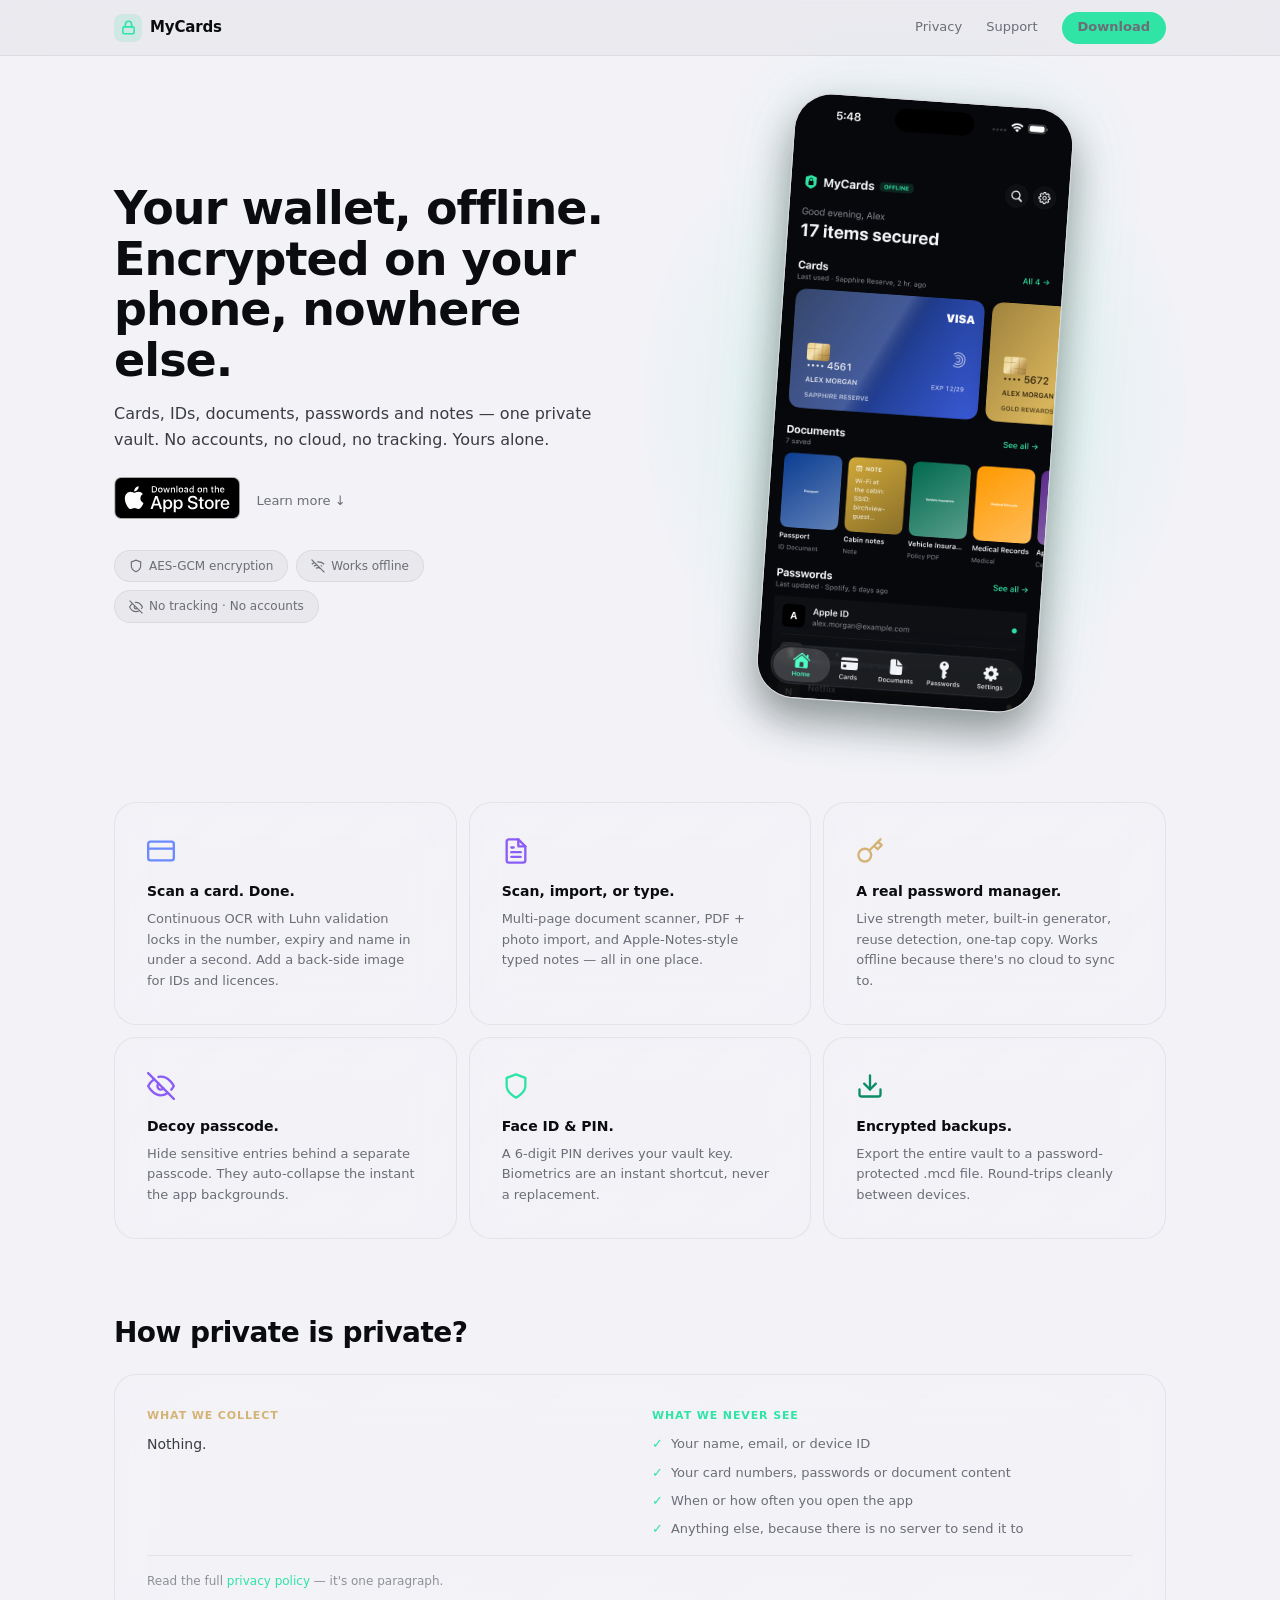
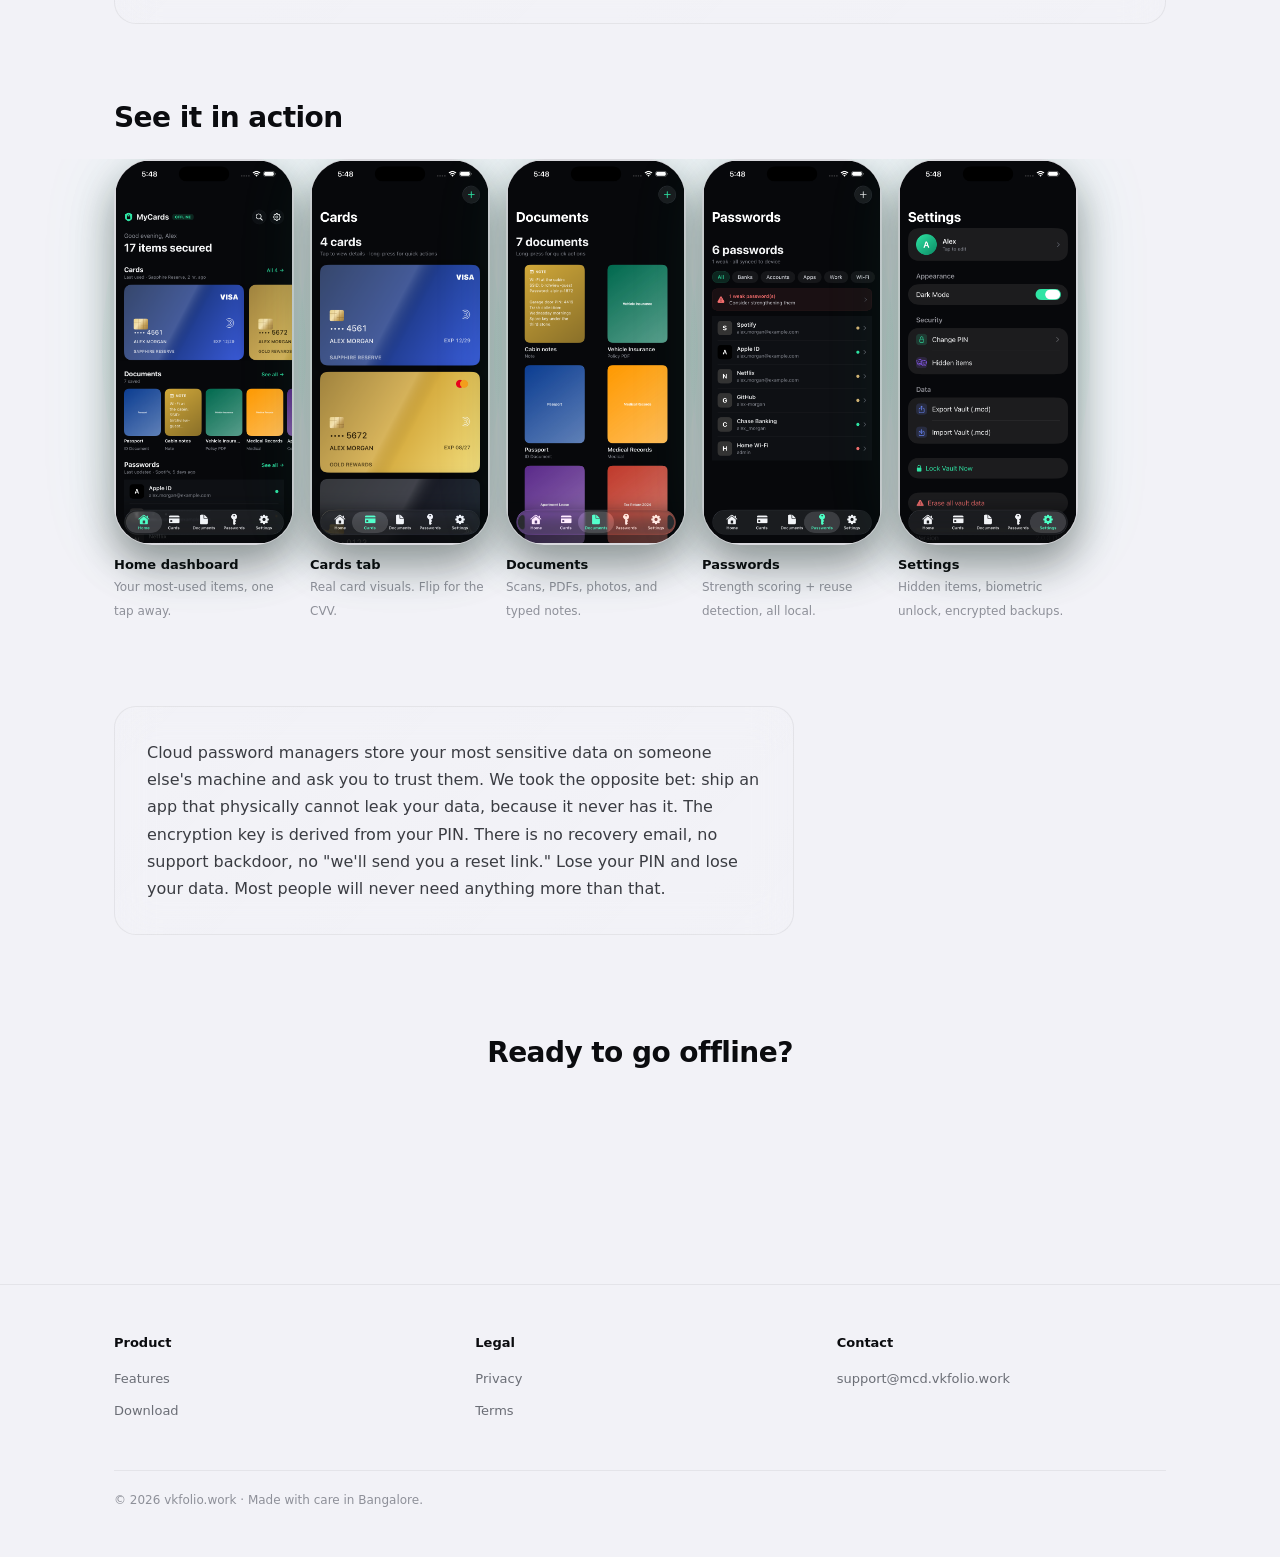
==== commit 8c31a0f0: "latest" ====
--- a/index.html
+++ b/index.html
@@ -291,12 +291,12 @@
         <div>
           <h4>Contact</h4>
           <ul>
-            <li><a href="mailto:support@mcd.vkfolio.com" class="emerald">support@mcd.vkfolio.com</a></li>
+            <li><a href="mailto:support@mcd.vkfolio.work" class="emerald">support@mcd.vkfolio.work</a></li>
           </ul>
         </div>
       </div>
       <div class="footer-bottom">
-        <p>&copy; 2026 vkfolio.com &middot; Made with care in Bangalore.</p>
+        <p>&copy; 2026 vkfolio.work &middot; Made with care in Bangalore.</p>
       </div>
     </div>
   </footer>
